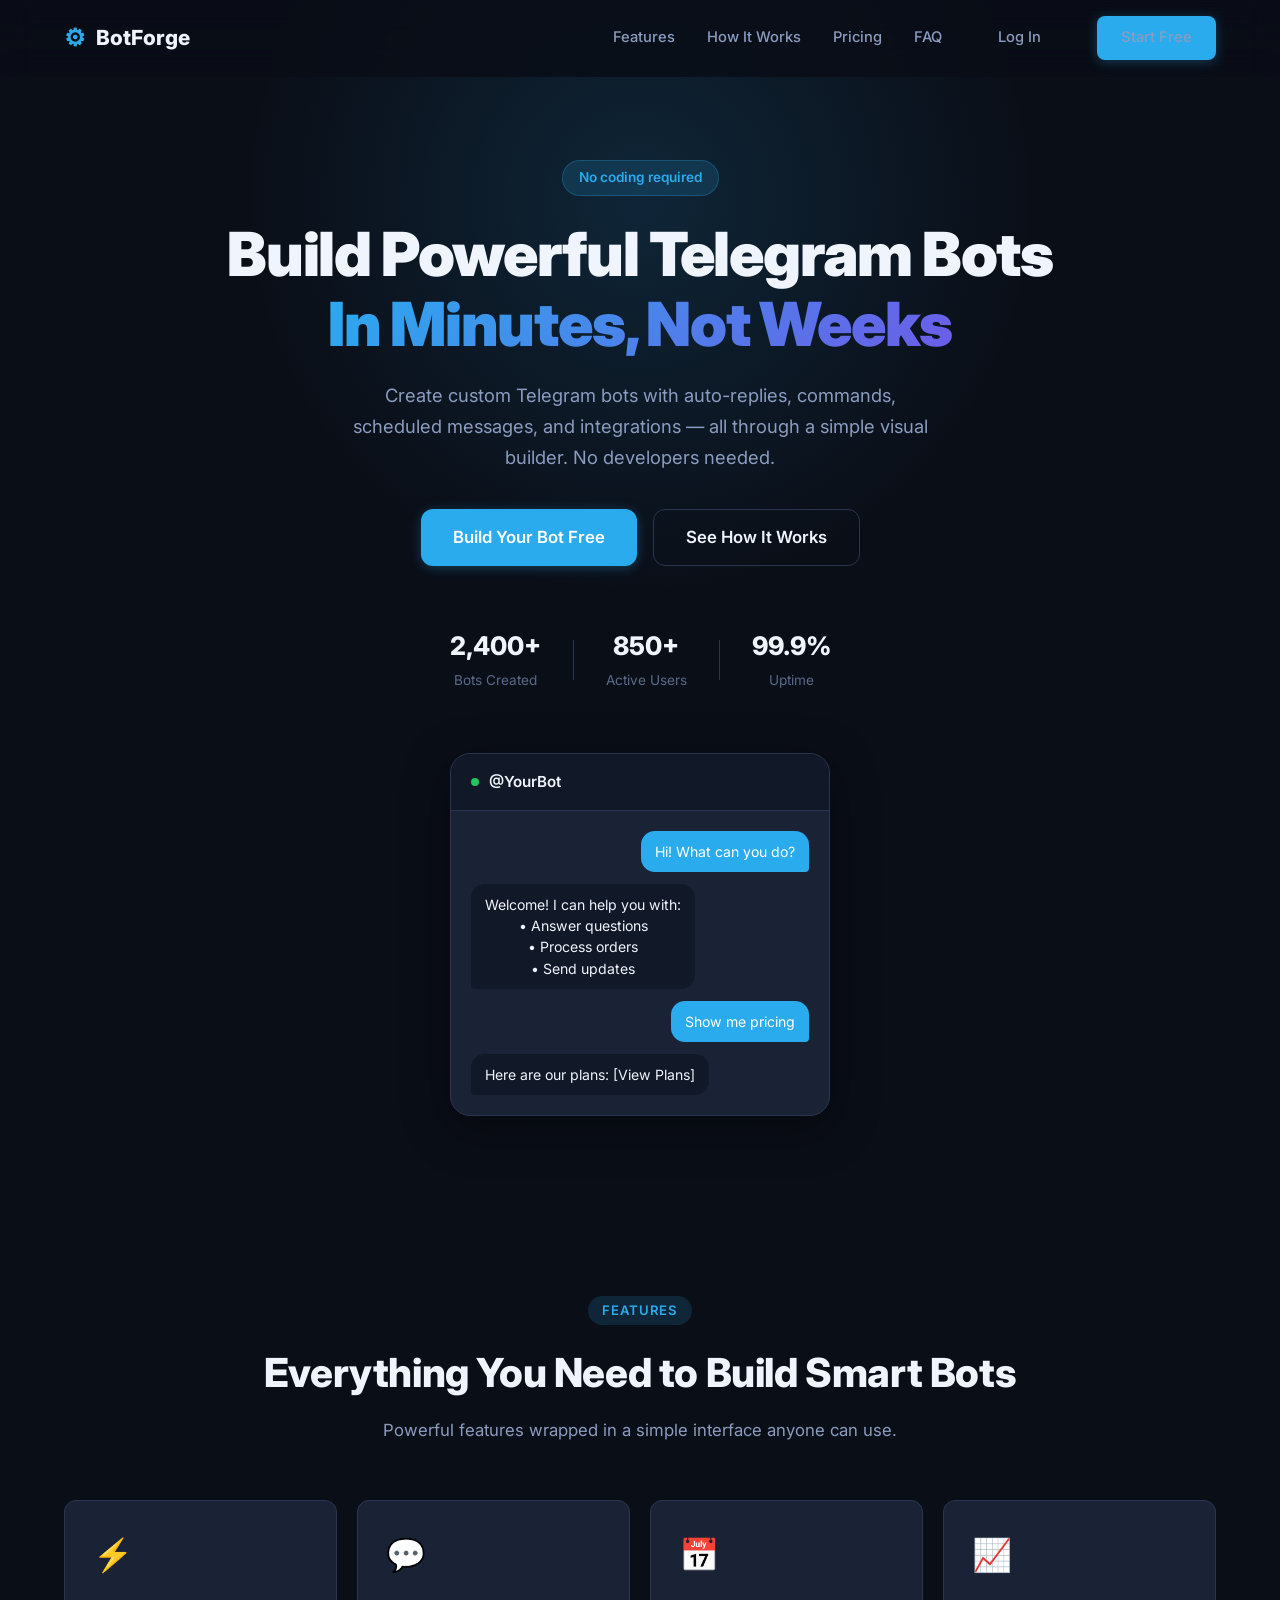
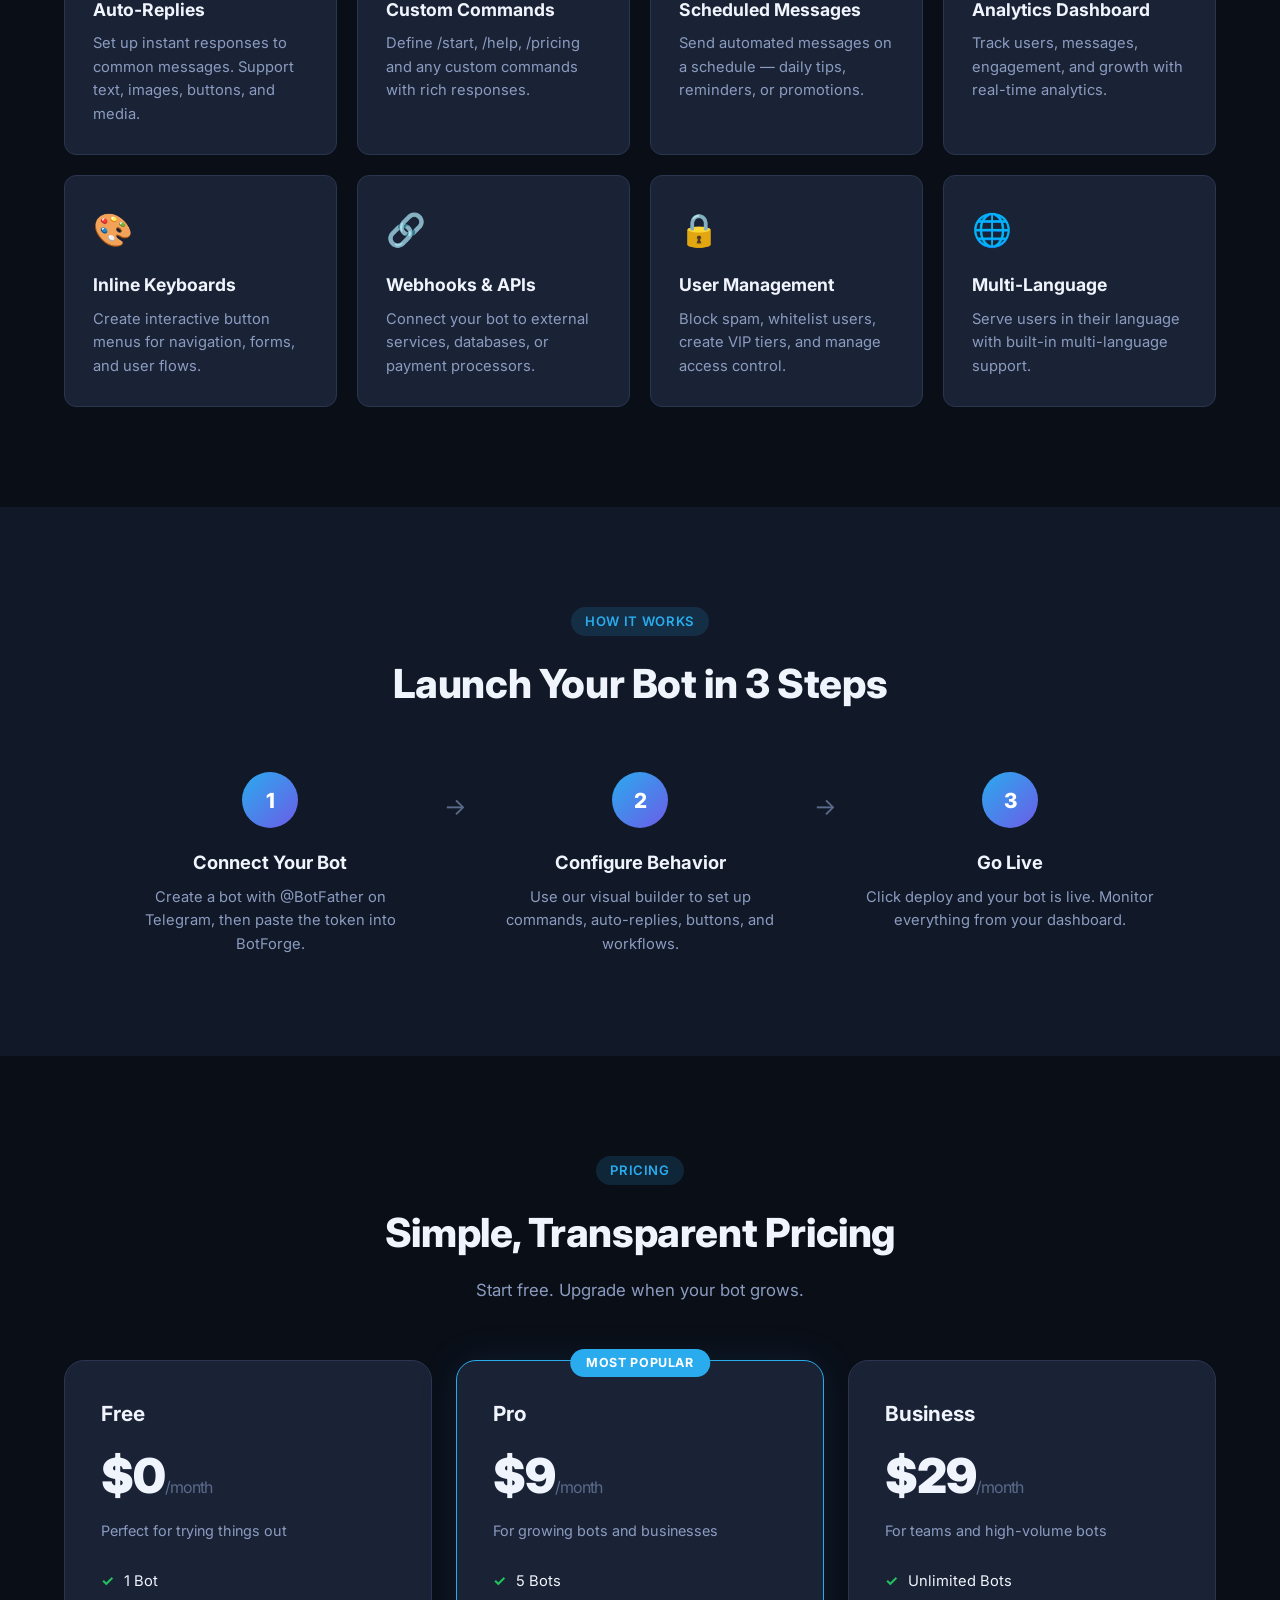
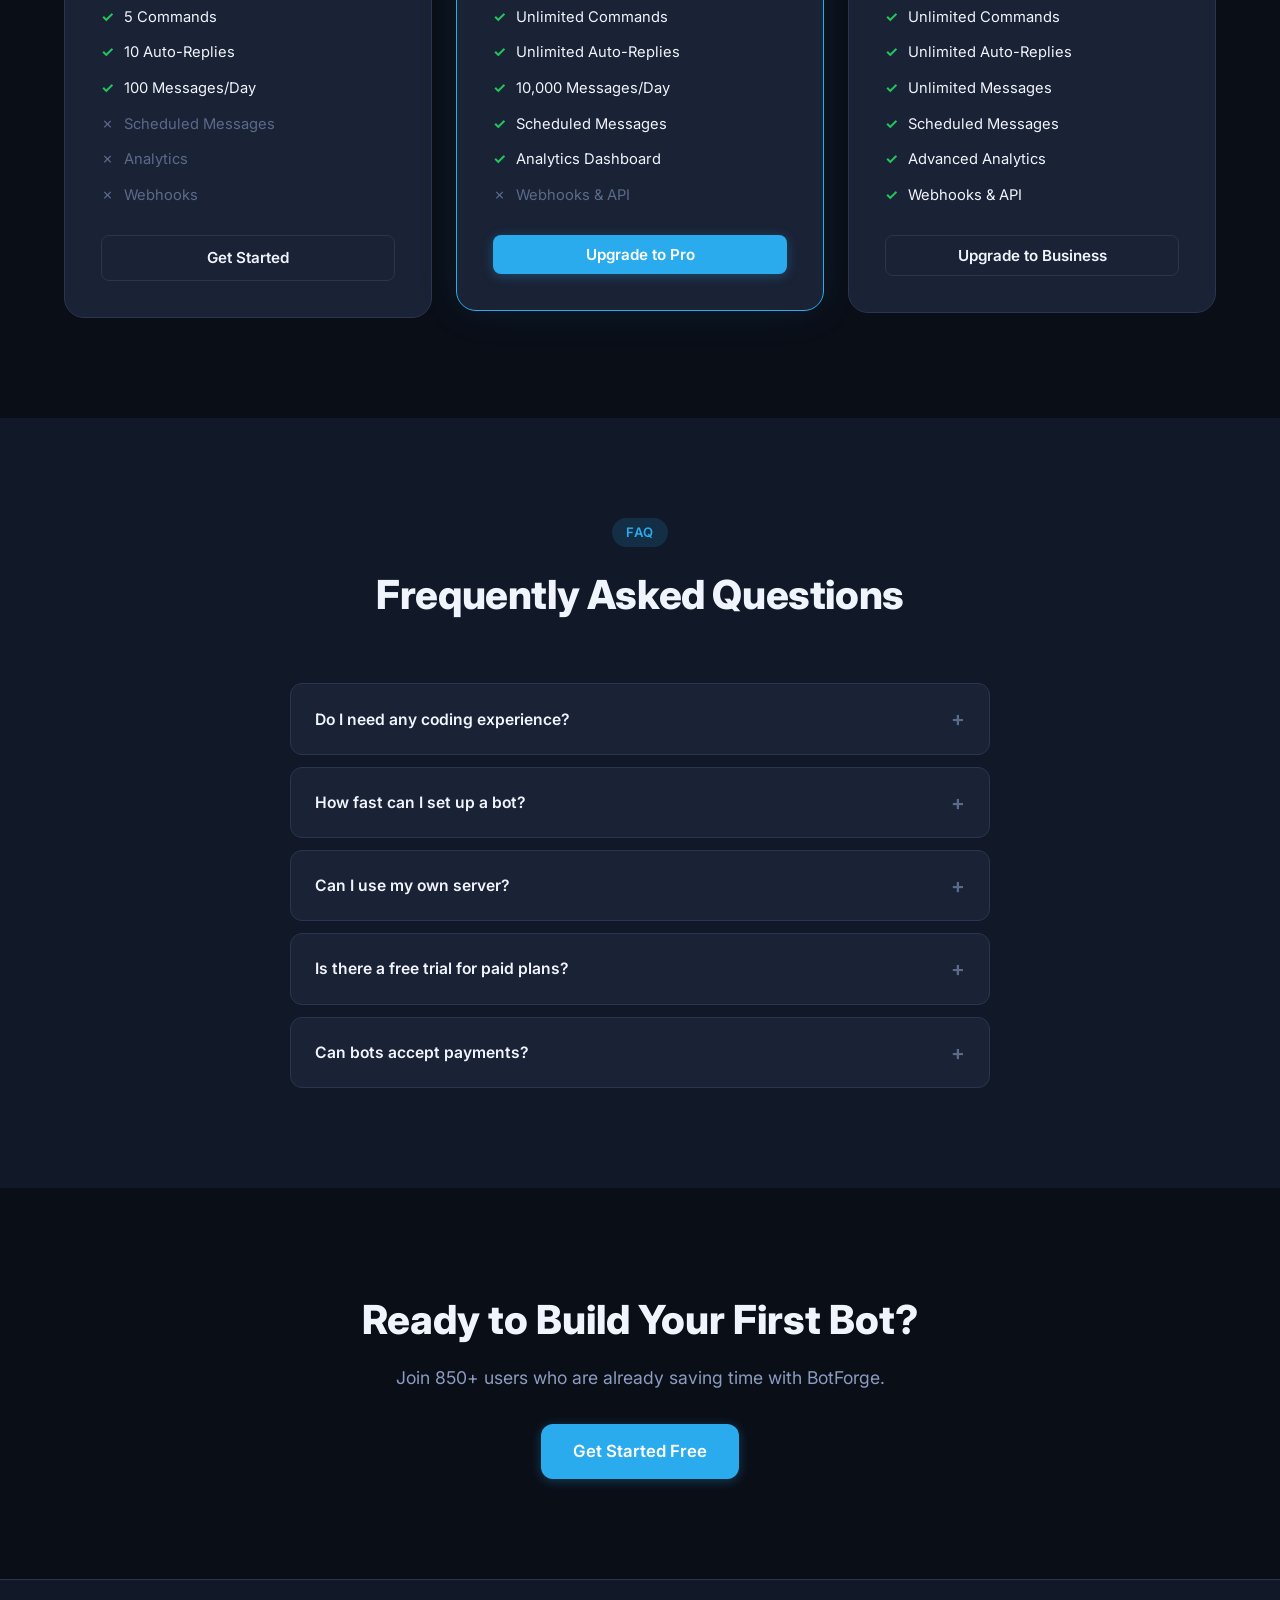
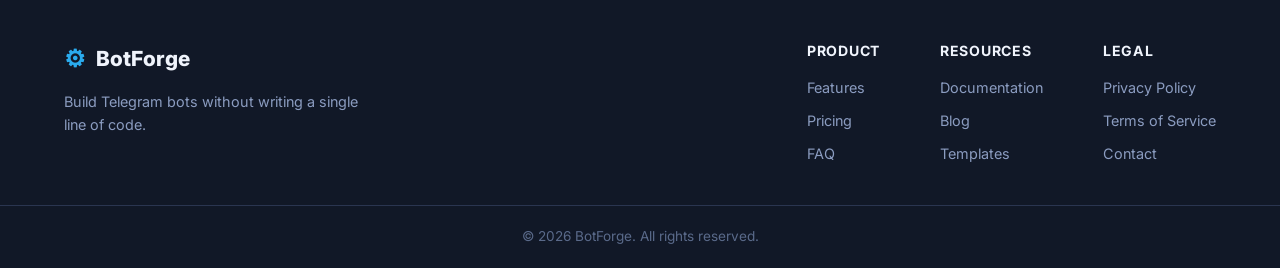
==== index.html @ 9d581b0f "Recovered backend from Vercel source." ====
<!DOCTYPE html>
<html lang="en">
<head>
    <meta charset="UTF-8">
    <meta name="viewport" content="width=device-width, initial-scale=1.0">
    <title>BotForge - Build Telegram Bots Without Code</title>
    <link rel="stylesheet" href="css/style.css">
    <link rel="preconnect" href="https://fonts.googleapis.com">
    <link href="https://fonts.googleapis.com/css2?family=Inter:wght@300;400;500;600;700;800;900&display=swap" rel="stylesheet">
</head>
<body>
    <!-- Navigation -->
    <nav class="navbar" id="navbar">
        <div class="container nav-content">
            <a href="index.html" class="logo">
                <span class="logo-icon">&#9881;</span>
                <span class="logo-text">BotForge</span>
            </a>
            <div class="nav-links" id="navLinks">
                <a href="#features">Features</a>
                <a href="#how-it-works">How It Works</a>
                <a href="#pricing">Pricing</a>
                <a href="#faq">FAQ</a>
                <a href="pages/login.html" class="btn btn-ghost">Log In</a>
                <a href="pages/signup.html" class="btn btn-primary">Start Free</a>
            </div>
            <button class="hamburger" id="hamburger" aria-label="Menu">
                <span></span><span></span><span></span>
            </button>
        </div>
    </nav>

    <!-- Hero Section -->
    <section class="hero">
        <div class="container hero-content">
            <div class="hero-badge">No coding required</div>
            <h1 class="hero-title">
                Build Powerful Telegram Bots<br>
                <span class="gradient-text">In Minutes, Not Weeks</span>
            </h1>
            <p class="hero-subtitle">
                Create custom Telegram bots with auto-replies, commands, scheduled messages, 
                and integrations — all through a simple visual builder. No developers needed.
            </p>
            <div class="hero-cta">
                <a href="pages/signup.html" class="btn btn-primary btn-lg">Build Your Bot Free</a>
                <a href="#how-it-works" class="btn btn-outline btn-lg">See How It Works</a>
            </div>
            <div class="hero-stats">
                <div class="stat">
                    <span class="stat-number">2,400+</span>
                    <span class="stat-label">Bots Created</span>
                </div>
                <div class="stat-divider"></div>
                <div class="stat">
                    <span class="stat-number">850+</span>
                    <span class="stat-label">Active Users</span>
                </div>
                <div class="stat-divider"></div>
                <div class="stat">
                    <span class="stat-number">99.9%</span>
                    <span class="stat-label">Uptime</span>
                </div>
            </div>
        </div>
        <div class="hero-visual">
            <div class="bot-preview-card">
                <div class="preview-header">
                    <div class="preview-dot"></div>
                    <span>@YourBot</span>
                </div>
                <div class="preview-chat">
                    <div class="chat-msg user">Hi! What can you do?</div>
                    <div class="chat-msg bot">Welcome! I can help you with:<br>&#8226; Answer questions<br>&#8226; Process orders<br>&#8226; Send updates</div>
                    <div class="chat-msg user">Show me pricing</div>
                    <div class="chat-msg bot">Here are our plans: [View Plans]</div>
                </div>
            </div>
        </div>
    </section>

    <!-- Features Section -->
    <section class="features" id="features">
        <div class="container">
            <div class="section-header">
                <span class="section-tag">Features</span>
                <h2>Everything You Need to Build Smart Bots</h2>
                <p>Powerful features wrapped in a simple interface anyone can use.</p>
            </div>
            <div class="features-grid">
                <div class="feature-card">
                    <div class="feature-icon">&#9889;</div>
                    <h3>Auto-Replies</h3>
                    <p>Set up instant responses to common messages. Support text, images, buttons, and media.</p>
                </div>
                <div class="feature-card">
                    <div class="feature-icon">&#128172;</div>
                    <h3>Custom Commands</h3>
                    <p>Define /start, /help, /pricing and any custom commands with rich responses.</p>
                </div>
                <div class="feature-card">
                    <div class="feature-icon">&#128197;</div>
                    <h3>Scheduled Messages</h3>
                    <p>Send automated messages on a schedule — daily tips, reminders, or promotions.</p>
                </div>
                <div class="feature-card">
                    <div class="feature-icon">&#128200;</div>
                    <h3>Analytics Dashboard</h3>
                    <p>Track users, messages, engagement, and growth with real-time analytics.</p>
                </div>
                <div class="feature-card">
                    <div class="feature-icon">&#127912;</div>
                    <h3>Inline Keyboards</h3>
                    <p>Create interactive button menus for navigation, forms, and user flows.</p>
                </div>
                <div class="feature-card">
                    <div class="feature-icon">&#128279;</div>
                    <h3>Webhooks & APIs</h3>
                    <p>Connect your bot to external services, databases, or payment processors.</p>
                </div>
                <div class="feature-card">
                    <div class="feature-icon">&#128274;</div>
                    <h3>User Management</h3>
                    <p>Block spam, whitelist users, create VIP tiers, and manage access control.</p>
                </div>
                <div class="feature-card">
                    <div class="feature-icon">&#127760;</div>
                    <h3>Multi-Language</h3>
                    <p>Serve users in their language with built-in multi-language support.</p>
                </div>
            </div>
        </div>
    </section>

    <!-- How It Works -->
    <section class="how-it-works" id="how-it-works">
        <div class="container">
            <div class="section-header">
                <span class="section-tag">How It Works</span>
                <h2>Launch Your Bot in 3 Steps</h2>
            </div>
            <div class="steps">
                <div class="step">
                    <div class="step-number">1</div>
                    <h3>Connect Your Bot</h3>
                    <p>Create a bot with @BotFather on Telegram, then paste the token into BotForge.</p>
                </div>
                <div class="step-arrow">&#8594;</div>
                <div class="step">
                    <div class="step-number">2</div>
                    <h3>Configure Behavior</h3>
                    <p>Use our visual builder to set up commands, auto-replies, buttons, and workflows.</p>
                </div>
                <div class="step-arrow">&#8594;</div>
                <div class="step">
                    <div class="step-number">3</div>
                    <h3>Go Live</h3>
                    <p>Click deploy and your bot is live. Monitor everything from your dashboard.</p>
                </div>
            </div>
        </div>
    </section>

    <!-- Pricing Section -->
    <section class="pricing" id="pricing">
        <div class="container">
            <div class="section-header">
                <span class="section-tag">Pricing</span>
                <h2>Simple, Transparent Pricing</h2>
                <p>Start free. Upgrade when your bot grows.</p>
            </div>
            <div class="pricing-grid">
                <div class="pricing-card">
                    <div class="pricing-header">
                        <h3>Free</h3>
                        <div class="price">$0<span>/month</span></div>
                        <p>Perfect for trying things out</p>
                    </div>
                    <ul class="pricing-features">
                        <li class="included">1 Bot</li>
                        <li class="included">5 Commands</li>
                        <li class="included">10 Auto-Replies</li>
                        <li class="included">100 Messages/Day</li>
                        <li class="excluded">Scheduled Messages</li>
                        <li class="excluded">Analytics</li>
                        <li class="excluded">Webhooks</li>
                    </ul>
                    <a href="pages/signup.html" class="btn btn-outline btn-block" id="free-btn">Get Started</a>
                </div>
                <div class="pricing-card featured">
                    <div class="pricing-badge">Most Popular</div>
                    <div class="pricing-header">
                        <h3>Pro</h3>
                        <div class="price">$9<span>/month</span></div>
                        <p>For growing bots and businesses</p>
                    </div>
                    <ul class="pricing-features">
                        <li class="included">5 Bots</li>
                        <li class="included">Unlimited Commands</li>
                        <li class="included">Unlimited Auto-Replies</li>
                        <li class="included">10,000 Messages/Day</li>
                        <li class="included">Scheduled Messages</li>
                        <li class="included">Analytics Dashboard</li>
                        <li class="excluded">Webhooks & API</li>
                    </ul>
                    <button class="btn btn-primary btn-block" id="pro-btn" onclick="handleUpgrade('pro')">Upgrade to Pro</button>
                </div>
                <div class="pricing-card">
                    <div class="pricing-header">
                        <h3>Business</h3>
                        <div class="price">$29<span>/month</span></div>
                        <p>For teams and high-volume bots</p>
                    </div>
                    <ul class="pricing-features">
                        <li class="included">Unlimited Bots</li>
                        <li class="included">Unlimited Commands</li>
                        <li class="included">Unlimited Auto-Replies</li>
                        <li class="included">Unlimited Messages</li>
                        <li class="included">Scheduled Messages</li>
                        <li class="included">Advanced Analytics</li>
                        <li class="included">Webhooks & API</li>
                    </ul>
                    <button class="btn btn-outline btn-block" id="business-btn" onclick="handleUpgrade('business')">Upgrade to Business</button>
                </div>
            </div>
        </div>
    </section>

    <!-- FAQ Section -->
    <section class="faq" id="faq">
        <div class="container">
            <div class="section-header">
                <span class="section-tag">FAQ</span>
                <h2>Frequently Asked Questions</h2>
            </div>
            <div class="faq-list">
                <details class="faq-item">
                    <summary>Do I need any coding experience?</summary>
                    <p>Not at all! BotForge is designed for non-technical users. Everything is configured through a visual interface with simple forms and drag-and-drop.</p>
                </details>
                <details class="faq-item">
                    <summary>How fast can I set up a bot?</summary>
                    <p>Most users have their first bot running in under 5 minutes. Just connect your BotFather token, configure a few responses, and deploy.</p>
                </details>
                <details class="faq-item">
                    <summary>Can I use my own server?</summary>
                    <p>Pro and Business plans include the option to export your bot configuration as Python code that you can self-host if you prefer.</p>
                </details>
                <details class="faq-item">
                    <summary>Is there a free trial for paid plans?</summary>
                    <p>Yes! Both Pro and Business plans include a 14-day free trial. No credit card required to start.</p>
                </details>
                <details class="faq-item">
                    <summary>Can bots accept payments?</summary>
                    <p>Yes. Business plan bots can integrate with Telegram Payments, Stripe, and other processors to accept payments directly in chat.</p>
                </details>
            </div>
        </div>
    </section>

    <!-- CTA Section -->
    <section class="cta-section">
        <div class="container cta-content">
            <h2>Ready to Build Your First Bot?</h2>
            <p>Join 850+ users who are already saving time with BotForge.</p>
            <a href="pages/signup.html" class="btn btn-primary btn-lg">Get Started Free</a>
        </div>
    </section>

    <!-- Footer -->
    <footer class="footer">
        <div class="container footer-content">
            <div class="footer-brand">
                <a href="index.html" class="logo">
                    <span class="logo-icon">&#9881;</span>
                    <span class="logo-text">BotForge</span>
                </a>
                <p>Build Telegram bots without writing a single line of code.</p>
            </div>
            <div class="footer-links">
                <div class="footer-col">
                    <h4>Product</h4>
                    <a href="#features">Features</a>
                    <a href="#pricing">Pricing</a>
                    <a href="#faq">FAQ</a>
                </div>
                <div class="footer-col">
                    <h4>Resources</h4>
                    <a href="#">Documentation</a>
                    <a href="#">Blog</a>
                    <a href="#">Templates</a>
                </div>
                <div class="footer-col">
                    <h4>Legal</h4>
                    <a href="#">Privacy Policy</a>
                    <a href="#">Terms of Service</a>
                    <a href="#">Contact</a>
                </div>
            </div>
        </div>
        <div class="footer-bottom">
            <div class="container">
                <p>&copy; 2026 BotForge. All rights reserved.</p>
            </div>
        </div>
    </footer>

    <script src="js/api.js"></script>
    <script src="js/app.js"></script>
    <script>
        async function handleUpgrade(plan) {
            // If not logged in, redirect to signup first
            if (!api._token()) {
                window.location.href = 'pages/signup.html?plan=' + plan;
                return;
            }
            try {
                const btn = document.getElementById(plan + '-btn');
                btn.textContent = 'Redirecting to checkout...';
                btn.disabled = true;
                await api.upgradeTo(plan);
            } catch (err) {
                alert(err.message || 'Failed to start checkout. Make sure Stripe is configured.');
                const btn = document.getElementById(plan + '-btn');
                btn.textContent = plan === 'pro' ? 'Upgrade to Pro' : 'Upgrade to Business';
                btn.disabled = false;
            }
        }
    </script>
</body>
</html>
---- css/style.css ----
/* ===== Reset & Base ===== */
*, *::before, *::after { box-sizing: border-box; margin: 0; padding: 0; }

:root {
    --bg-primary: #0a0e17;
    --bg-secondary: #111827;
    --bg-card: #1a2235;
    --bg-card-hover: #1f2a40;
    --border: #2a3550;
    --text-primary: #f0f4fc;
    --text-secondary: #8b9cc0;
    --text-muted: #5a6a8a;
    --accent: #2aabee;
    --accent-hover: #229ed9;
    --accent-glow: rgba(42, 171, 238, 0.15);
    --accent-gradient: linear-gradient(135deg, #2aabee, #6c5ce7);
    --success: #22c55e;
    --danger: #ef4444;
    --warning: #f59e0b;
    --radius: 12px;
    --radius-sm: 8px;
    --radius-lg: 20px;
    --shadow: 0 4px 24px rgba(0, 0, 0, 0.3);
    --shadow-lg: 0 12px 48px rgba(0, 0, 0, 0.4);
    --transition: 0.25s ease;
    --font: 'Inter', -apple-system, BlinkMacSystemFont, sans-serif;
}

html { scroll-behavior: smooth; }

body {
    font-family: var(--font);
    background: var(--bg-primary);
    color: var(--text-primary);
    line-height: 1.6;
    overflow-x: hidden;
}

a { color: var(--accent); text-decoration: none; transition: color var(--transition); }
a:hover { color: var(--accent-hover); }

.container { max-width: 1200px; margin: 0 auto; padding: 0 24px; }

/* ===== Buttons ===== */
.btn {
    display: inline-flex;
    align-items: center;
    justify-content: center;
    gap: 8px;
    padding: 10px 24px;
    border: none;
    border-radius: var(--radius-sm);
    font-family: var(--font);
    font-size: 0.95rem;
    font-weight: 600;
    cursor: pointer;
    transition: all var(--transition);
    text-decoration: none;
    white-space: nowrap;
}
.btn-primary {
    background: var(--accent);
    color: #fff;
    box-shadow: 0 2px 12px rgba(42, 171, 238, 0.3);
}
.btn-primary:hover {
    background: var(--accent-hover);
    color: #fff;
    transform: translateY(-1px);
    box-shadow: 0 4px 20px rgba(42, 171, 238, 0.4);
}
.btn-outline {
    background: transparent;
    color: var(--text-primary);
    border: 1.5px solid var(--border);
}
.btn-outline:hover {
    border-color: var(--accent);
    color: var(--accent);
    background: var(--accent-glow);
}
.btn-ghost {
    background: transparent;
    color: var(--text-secondary);
}
.btn-ghost:hover { color: var(--text-primary); }
.btn-lg { padding: 14px 32px; font-size: 1.05rem; border-radius: var(--radius); }
.btn-block { width: 100%; }
.btn-danger { background: var(--danger); color: #fff; }
.btn-danger:hover { background: #dc2626; color: #fff; }
.btn-sm { padding: 6px 14px; font-size: 0.85rem; }

/* ===== Navbar ===== */
.navbar {
    position: fixed;
    top: 0;
    left: 0;
    right: 0;
    z-index: 1000;
    padding: 16px 0;
    background: rgba(10, 14, 23, 0.85);
    backdrop-filter: blur(16px);
    border-bottom: 1px solid transparent;
    transition: all var(--transition);
}
.navbar.scrolled { border-bottom-color: var(--border); }
.nav-content {
    display: flex;
    align-items: center;
    justify-content: space-between;
}
.logo {
    display: flex;
    align-items: center;
    gap: 10px;
    font-weight: 800;
    font-size: 1.3rem;
    color: var(--text-primary);
}
.logo:hover { color: var(--text-primary); }
.logo-icon {
    font-size: 1.5rem;
    color: var(--accent);
}
.nav-links {
    display: flex;
    align-items: center;
    gap: 32px;
}
.nav-links a {
    color: var(--text-secondary);
    font-size: 0.92rem;
    font-weight: 500;
    transition: color var(--transition);
}
.nav-links a:hover { color: var(--text-primary); }
.hamburger {
    display: none;
    flex-direction: column;
    gap: 5px;
    background: none;
    border: none;
    cursor: pointer;
    padding: 4px;
}
.hamburger span {
    width: 24px;
    height: 2px;
    background: var(--text-primary);
    border-radius: 2px;
    transition: all var(--transition);
}

/* ===== Hero ===== */
.hero {
    padding: 160px 0 80px;
    text-align: center;
    position: relative;
    overflow: hidden;
}
.hero::before {
    content: '';
    position: absolute;
    top: -200px;
    left: 50%;
    transform: translateX(-50%);
    width: 800px;
    height: 800px;
    background: radial-gradient(circle, var(--accent-glow) 0%, transparent 70%);
    pointer-events: none;
}
.hero-content { position: relative; z-index: 1; }
.hero-badge {
    display: inline-block;
    padding: 6px 16px;
    border-radius: 100px;
    background: var(--accent-glow);
    border: 1px solid rgba(42, 171, 238, 0.25);
    color: var(--accent);
    font-size: 0.85rem;
    font-weight: 600;
    margin-bottom: 24px;
}
.hero-title {
    font-size: clamp(2.2rem, 5vw, 3.8rem);
    font-weight: 900;
    line-height: 1.15;
    margin-bottom: 20px;
    letter-spacing: -0.02em;
}
.gradient-text {
    background: var(--accent-gradient);
    -webkit-background-clip: text;
    -webkit-text-fill-color: transparent;
    background-clip: text;
}
.hero-subtitle {
    font-size: 1.15rem;
    color: var(--text-secondary);
    max-width: 600px;
    margin: 0 auto 36px;
    line-height: 1.7;
}
.hero-cta {
    display: flex;
    gap: 16px;
    justify-content: center;
    flex-wrap: wrap;
    margin-bottom: 60px;
}
.hero-stats {
    display: flex;
    align-items: center;
    justify-content: center;
    gap: 32px;
    flex-wrap: wrap;
}
.stat { text-align: center; }
.stat-number {
    display: block;
    font-size: 1.6rem;
    font-weight: 800;
    color: var(--text-primary);
}
.stat-label {
    font-size: 0.85rem;
    color: var(--text-muted);
}
.stat-divider {
    width: 1px;
    height: 40px;
    background: var(--border);
}

/* Hero Visual */
.hero-visual {
    margin-top: 60px;
    display: flex;
    justify-content: center;
    position: relative;
    z-index: 1;
}
.bot-preview-card {
    background: var(--bg-card);
    border: 1px solid var(--border);
    border-radius: var(--radius-lg);
    padding: 0;
    width: 380px;
    overflow: hidden;
    box-shadow: var(--shadow-lg);
}
.preview-header {
    display: flex;
    align-items: center;
    gap: 10px;
    padding: 16px 20px;
    background: var(--bg-secondary);
    border-bottom: 1px solid var(--border);
    font-weight: 600;
    font-size: 0.95rem;
}
.preview-dot {
    width: 8px;
    height: 8px;
    border-radius: 50%;
    background: var(--success);
}
.preview-chat { padding: 20px; display: flex; flex-direction: column; gap: 12px; }
.chat-msg {
    padding: 10px 14px;
    border-radius: 14px;
    font-size: 0.88rem;
    line-height: 1.5;
    max-width: 85%;
}
.chat-msg.user {
    background: var(--accent);
    color: #fff;
    align-self: flex-end;
    border-bottom-right-radius: 4px;
}
.chat-msg.bot {
    background: var(--bg-secondary);
    color: var(--text-primary);
    align-self: flex-start;
    border-bottom-left-radius: 4px;
}

/* ===== Section Common ===== */
.section-header {
    text-align: center;
    margin-bottom: 56px;
}
.section-tag {
    display: inline-block;
    padding: 4px 14px;
    border-radius: 100px;
    background: var(--accent-glow);
    color: var(--accent);
    font-size: 0.82rem;
    font-weight: 600;
    margin-bottom: 16px;
    text-transform: uppercase;
    letter-spacing: 0.05em;
}
.section-header h2 {
    font-size: clamp(1.8rem, 3.5vw, 2.5rem);
    font-weight: 800;
    margin-bottom: 12px;
    letter-spacing: -0.01em;
}
.section-header p {
    color: var(--text-secondary);
    font-size: 1.05rem;
    max-width: 560px;
    margin: 0 auto;
}

/* ===== Features ===== */
.features {
    padding: 100px 0;
}
.features-grid {
    display: grid;
    grid-template-columns: repeat(auto-fit, minmax(260px, 1fr));
    gap: 20px;
}
.feature-card {
    background: var(--bg-card);
    border: 1px solid var(--border);
    border-radius: var(--radius);
    padding: 28px;
    transition: all var(--transition);
}
.feature-card:hover {
    background: var(--bg-card-hover);
    border-color: rgba(42, 171, 238, 0.3);
    transform: translateY(-4px);
    box-shadow: 0 8px 32px rgba(42, 171, 238, 0.08);
}
.feature-icon {
    font-size: 2rem;
    margin-bottom: 16px;
}
.feature-card h3 {
    font-size: 1.1rem;
    font-weight: 700;
    margin-bottom: 8px;
}
.feature-card p {
    color: var(--text-secondary);
    font-size: 0.92rem;
    line-height: 1.6;
}

/* ===== How It Works ===== */
.how-it-works {
    padding: 100px 0;
    background: var(--bg-secondary);
}
.steps {
    display: flex;
    align-items: flex-start;
    justify-content: center;
    gap: 24px;
    flex-wrap: wrap;
}
.step {
    text-align: center;
    flex: 1;
    min-width: 220px;
    max-width: 300px;
}
.step-number {
    width: 56px;
    height: 56px;
    border-radius: 50%;
    background: var(--accent-gradient);
    color: #fff;
    font-size: 1.3rem;
    font-weight: 800;
    display: flex;
    align-items: center;
    justify-content: center;
    margin: 0 auto 20px;
}
.step h3 {
    font-size: 1.15rem;
    font-weight: 700;
    margin-bottom: 8px;
}
.step p {
    color: var(--text-secondary);
    font-size: 0.92rem;
    line-height: 1.6;
}
.step-arrow {
    font-size: 1.5rem;
    color: var(--text-muted);
    padding-top: 16px;
}

/* ===== Pricing ===== */
.pricing { padding: 100px 0; }
.pricing-grid {
    display: grid;
    grid-template-columns: repeat(auto-fit, minmax(300px, 1fr));
    gap: 24px;
    align-items: start;
}
.pricing-card {
    background: var(--bg-card);
    border: 1px solid var(--border);
    border-radius: var(--radius-lg);
    padding: 36px;
    position: relative;
    transition: all var(--transition);
}
.pricing-card:hover {
    transform: translateY(-4px);
    box-shadow: var(--shadow);
}
.pricing-card.featured {
    border-color: var(--accent);
    box-shadow: 0 0 40px rgba(42, 171, 238, 0.1);
}
.pricing-badge {
    position: absolute;
    top: -12px;
    left: 50%;
    transform: translateX(-50%);
    padding: 4px 16px;
    background: var(--accent);
    color: #fff;
    font-size: 0.78rem;
    font-weight: 700;
    border-radius: 100px;
    text-transform: uppercase;
    letter-spacing: 0.05em;
}
.pricing-header { margin-bottom: 28px; }
.pricing-header h3 { font-size: 1.3rem; font-weight: 700; margin-bottom: 8px; }
.price {
    font-size: 3rem;
    font-weight: 900;
    letter-spacing: -0.02em;
}
.price span { font-size: 1rem; font-weight: 400; color: var(--text-muted); }
.pricing-header p { color: var(--text-secondary); font-size: 0.9rem; margin-top: 4px; }
.pricing-features {
    list-style: none;
    margin-bottom: 28px;
    display: flex;
    flex-direction: column;
    gap: 12px;
}
.pricing-features li {
    font-size: 0.92rem;
    display: flex;
    align-items: center;
    gap: 10px;
}
.pricing-features li.included { color: var(--text-primary); }
.pricing-features li.included::before { content: '\2713'; color: var(--success); font-weight: 700; }
.pricing-features li.excluded { color: var(--text-muted); }
.pricing-features li.excluded::before { content: '\2717'; color: var(--text-muted); }

/* ===== FAQ ===== */
.faq {
    padding: 100px 0;
    background: var(--bg-secondary);
}
.faq-list {
    max-width: 700px;
    margin: 0 auto;
    display: flex;
    flex-direction: column;
    gap: 12px;
}
.faq-item {
    background: var(--bg-card);
    border: 1px solid var(--border);
    border-radius: var(--radius);
    overflow: hidden;
}
.faq-item summary {
    padding: 18px 24px;
    font-weight: 600;
    font-size: 0.98rem;
    cursor: pointer;
    list-style: none;
    display: flex;
    justify-content: space-between;
    align-items: center;
    transition: color var(--transition);
}
.faq-item summary:hover { color: var(--accent); }
.faq-item summary::after { content: '+'; font-size: 1.3rem; color: var(--text-muted); transition: transform var(--transition); }
.faq-item[open] summary::after { content: '\2212'; }
.faq-item p {
    padding: 0 24px 18px;
    color: var(--text-secondary);
    font-size: 0.92rem;
    line-height: 1.7;
}

/* ===== CTA Section ===== */
.cta-section {
    padding: 100px 0;
    text-align: center;
}
.cta-content h2 {
    font-size: clamp(1.8rem, 3.5vw, 2.5rem);
    font-weight: 800;
    margin-bottom: 12px;
}
.cta-content p {
    color: var(--text-secondary);
    font-size: 1.1rem;
    margin-bottom: 32px;
}

/* ===== Footer ===== */
.footer {
    padding: 60px 0 0;
    border-top: 1px solid var(--border);
    background: var(--bg-secondary);
}
.footer-content {
    display: flex;
    justify-content: space-between;
    gap: 60px;
    flex-wrap: wrap;
    padding-bottom: 40px;
}
.footer-brand { max-width: 300px; }
.footer-brand p { color: var(--text-secondary); font-size: 0.9rem; margin-top: 12px; }
.footer-links {
    display: flex;
    gap: 60px;
    flex-wrap: wrap;
}
.footer-col {
    display: flex;
    flex-direction: column;
    gap: 10px;
}
.footer-col h4 { font-size: 0.88rem; font-weight: 700; text-transform: uppercase; letter-spacing: 0.05em; margin-bottom: 4px; }
.footer-col a { color: var(--text-secondary); font-size: 0.9rem; }
.footer-col a:hover { color: var(--text-primary); }
.footer-bottom {
    border-top: 1px solid var(--border);
    padding: 20px 0;
}
.footer-bottom p { text-align: center; color: var(--text-muted); font-size: 0.85rem; }

/* ===== Auth Pages ===== */
.auth-page {
    min-height: 100vh;
    display: flex;
    align-items: center;
    justify-content: center;
    padding: 40px 24px;
}
.auth-card {
    background: var(--bg-card);
    border: 1px solid var(--border);
    border-radius: var(--radius-lg);
    padding: 48px 40px;
    width: 100%;
    max-width: 440px;
    box-shadow: var(--shadow-lg);
}
.auth-card h1 { font-size: 1.8rem; font-weight: 800; margin-bottom: 8px; }
.auth-card .subtitle { color: var(--text-secondary); margin-bottom: 32px; font-size: 0.95rem; }
.form-group { margin-bottom: 20px; }
.form-group label {
    display: block;
    font-size: 0.88rem;
    font-weight: 600;
    margin-bottom: 6px;
    color: var(--text-secondary);
}
.form-group input, .form-group select, .form-group textarea {
    width: 100%;
    padding: 12px 16px;
    border-radius: var(--radius-sm);
    border: 1px solid var(--border);
    background: var(--bg-secondary);
    color: var(--text-primary);
    font-family: var(--font);
    font-size: 0.95rem;
    transition: border-color var(--transition);
    outline: none;
}
.form-group input:focus, .form-group select:focus, .form-group textarea:focus {
    border-color: var(--accent);
    box-shadow: 0 0 0 3px var(--accent-glow);
}
.form-group textarea { resize: vertical; min-height: 80px; }
.auth-footer {
    text-align: center;
    margin-top: 24px;
    font-size: 0.9rem;
    color: var(--text-secondary);
}

/* ===== Dashboard ===== */
.dashboard { display: flex; min-height: 100vh; }
.sidebar {
    width: 260px;
    background: var(--bg-secondary);
    border-right: 1px solid var(--border);
    padding: 24px 0;
    position: fixed;
    top: 0;
    bottom: 0;
    left: 0;
    overflow-y: auto;
    z-index: 100;
}
.sidebar-logo {
    padding: 0 24px 24px;
    border-bottom: 1px solid var(--border);
    margin-bottom: 16px;
}
.sidebar-nav { display: flex; flex-direction: column; gap: 4px; padding: 0 12px; }
.sidebar-nav a {
    display: flex;
    align-items: center;
    gap: 12px;
    padding: 10px 16px;
    border-radius: var(--radius-sm);
    color: var(--text-secondary);
    font-size: 0.92rem;
    font-weight: 500;
    transition: all var(--transition);
}
.sidebar-nav a:hover { background: var(--bg-card); color: var(--text-primary); }
.sidebar-nav a.active { background: var(--accent-glow); color: var(--accent); }
.sidebar-nav .nav-icon { font-size: 1.1rem; width: 24px; text-align: center; }
.main-content {
    flex: 1;
    margin-left: 260px;
    padding: 32px;
}
.page-header {
    display: flex;
    justify-content: space-between;
    align-items: center;
    margin-bottom: 32px;
    flex-wrap: wrap;
    gap: 16px;
}
.page-header h1 { font-size: 1.6rem; font-weight: 800; }

/* Dashboard Cards */
.stats-grid {
    display: grid;
    grid-template-columns: repeat(auto-fit, minmax(200px, 1fr));
    gap: 16px;
    margin-bottom: 32px;
}
.stat-card {
    background: var(--bg-card);
    border: 1px solid var(--border);
    border-radius: var(--radius);
    padding: 24px;
}
.stat-card .label { font-size: 0.85rem; color: var(--text-muted); margin-bottom: 8px; font-weight: 500; }
.stat-card .value { font-size: 1.8rem; font-weight: 800; }
.stat-card .change { font-size: 0.82rem; margin-top: 4px; }
.stat-card .change.up { color: var(--success); }
.stat-card .change.down { color: var(--danger); }

/* Bot List */
.bot-list { display: flex; flex-direction: column; gap: 12px; }
.bot-item {
    background: var(--bg-card);
    border: 1px solid var(--border);
    border-radius: var(--radius);
    padding: 20px 24px;
    display: flex;
    align-items: center;
    justify-content: space-between;
    gap: 16px;
    transition: all var(--transition);
    flex-wrap: wrap;
}
.bot-item:hover { border-color: rgba(42, 171, 238, 0.3); }
.bot-info { display: flex; align-items: center; gap: 16px; }
.bot-avatar {
    width: 44px;
    height: 44px;
    border-radius: 50%;
    background: var(--accent-gradient);
    display: flex;
    align-items: center;
    justify-content: center;
    font-size: 1.2rem;
}
.bot-name { font-weight: 700; font-size: 1rem; }
.bot-handle { font-size: 0.85rem; color: var(--text-muted); }
.bot-status {
    display: flex;
    align-items: center;
    gap: 6px;
    font-size: 0.85rem;
}
.bot-status.active { color: var(--success); }
.bot-status.inactive { color: var(--text-muted); }
.bot-status-dot {
    width: 8px;
    height: 8px;
    border-radius: 50%;
}
.bot-status.active .bot-status-dot { background: var(--success); }
.bot-status.inactive .bot-status-dot { background: var(--text-muted); }
.bot-actions { display: flex; gap: 8px; }

/* ===== Bot Builder ===== */
.builder-layout {
    display: grid;
    grid-template-columns: 1fr 380px;
    gap: 24px;
    min-height: calc(100vh - 140px);
}
.builder-panel {
    background: var(--bg-card);
    border: 1px solid var(--border);
    border-radius: var(--radius);
    padding: 24px;
    overflow-y: auto;
}
.builder-panel h2 { font-size: 1.2rem; font-weight: 700; margin-bottom: 20px; }
.builder-section { margin-bottom: 28px; }
.builder-section h3 {
    font-size: 0.95rem;
    font-weight: 700;
    margin-bottom: 12px;
    color: var(--text-secondary);
    text-transform: uppercase;
    letter-spacing: 0.04em;
    font-size: 0.82rem;
}
.command-row, .reply-row {
    display: flex;
    gap: 10px;
    margin-bottom: 10px;
    align-items: flex-start;
}
.command-row input { flex: 1; }
.reply-row textarea { flex: 1; }

/* Chat Preview */
.chat-preview {
    background: var(--bg-primary);
    border-radius: var(--radius);
    border: 1px solid var(--border);
    padding: 20px;
    display: flex;
    flex-direction: column;
    gap: 10px;
    min-height: 300px;
    max-height: 500px;
    overflow-y: auto;
}
.chat-preview .msg {
    padding: 10px 14px;
    border-radius: 14px;
    font-size: 0.88rem;
    max-width: 85%;
    line-height: 1.5;
    animation: fadeIn 0.3s ease;
}
.chat-preview .msg.user {
    background: var(--accent);
    color: #fff;
    align-self: flex-end;
    border-bottom-right-radius: 4px;
}
.chat-preview .msg.bot {
    background: var(--bg-card);
    color: var(--text-primary);
    align-self: flex-start;
    border-bottom-left-radius: 4px;
}
.chat-input-bar {
    display: flex;
    gap: 10px;
    margin-top: 16px;
}
.chat-input-bar input {
    flex: 1;
    padding: 10px 16px;
    border-radius: 100px;
    border: 1px solid var(--border);
    background: var(--bg-secondary);
    color: var(--text-primary);
    font-family: var(--font);
    font-size: 0.9rem;
    outline: none;
}
.chat-input-bar input:focus { border-color: var(--accent); }

/* Tabs */
.tabs {
    display: flex;
    gap: 4px;
    margin-bottom: 24px;
    background: var(--bg-secondary);
    border-radius: var(--radius-sm);
    padding: 4px;
    width: fit-content;
}
.tab {
    padding: 8px 20px;
    border-radius: 6px;
    font-size: 0.88rem;
    font-weight: 600;
    color: var(--text-secondary);
    cursor: pointer;
    border: none;
    background: transparent;
    font-family: var(--font);
    transition: all var(--transition);
}
.tab:hover { color: var(--text-primary); }
.tab.active { background: var(--accent); color: #fff; }
.tab-content { display: none; }
.tab-content.active { display: block; }

/* Animations */
@keyframes fadeIn {
    from { opacity: 0; transform: translateY(6px); }
    to { opacity: 1; transform: translateY(0); }
}

/* ===== Responsive ===== */
@media (max-width: 768px) {
    .nav-links { display: none; }
    .nav-links.open {
        display: flex;
        flex-direction: column;
        position: absolute;
        top: 100%;
        left: 0;
        right: 0;
        background: var(--bg-secondary);
        border-bottom: 1px solid var(--border);
        padding: 20px 24px;
        gap: 16px;
    }
    .hamburger { display: flex; }
    .hero { padding: 130px 0 60px; }
    .step-arrow { display: none; }
    .builder-layout { grid-template-columns: 1fr; }
    .sidebar {
        width: 100%;
        height: auto;
        position: relative;
        border-right: none;
        border-bottom: 1px solid var(--border);
    }
    .main-content { margin-left: 0; }
    .dashboard { flex-direction: column; }
    .footer-content { flex-direction: column; gap: 32px; }
    .footer-links { gap: 32px; }
}
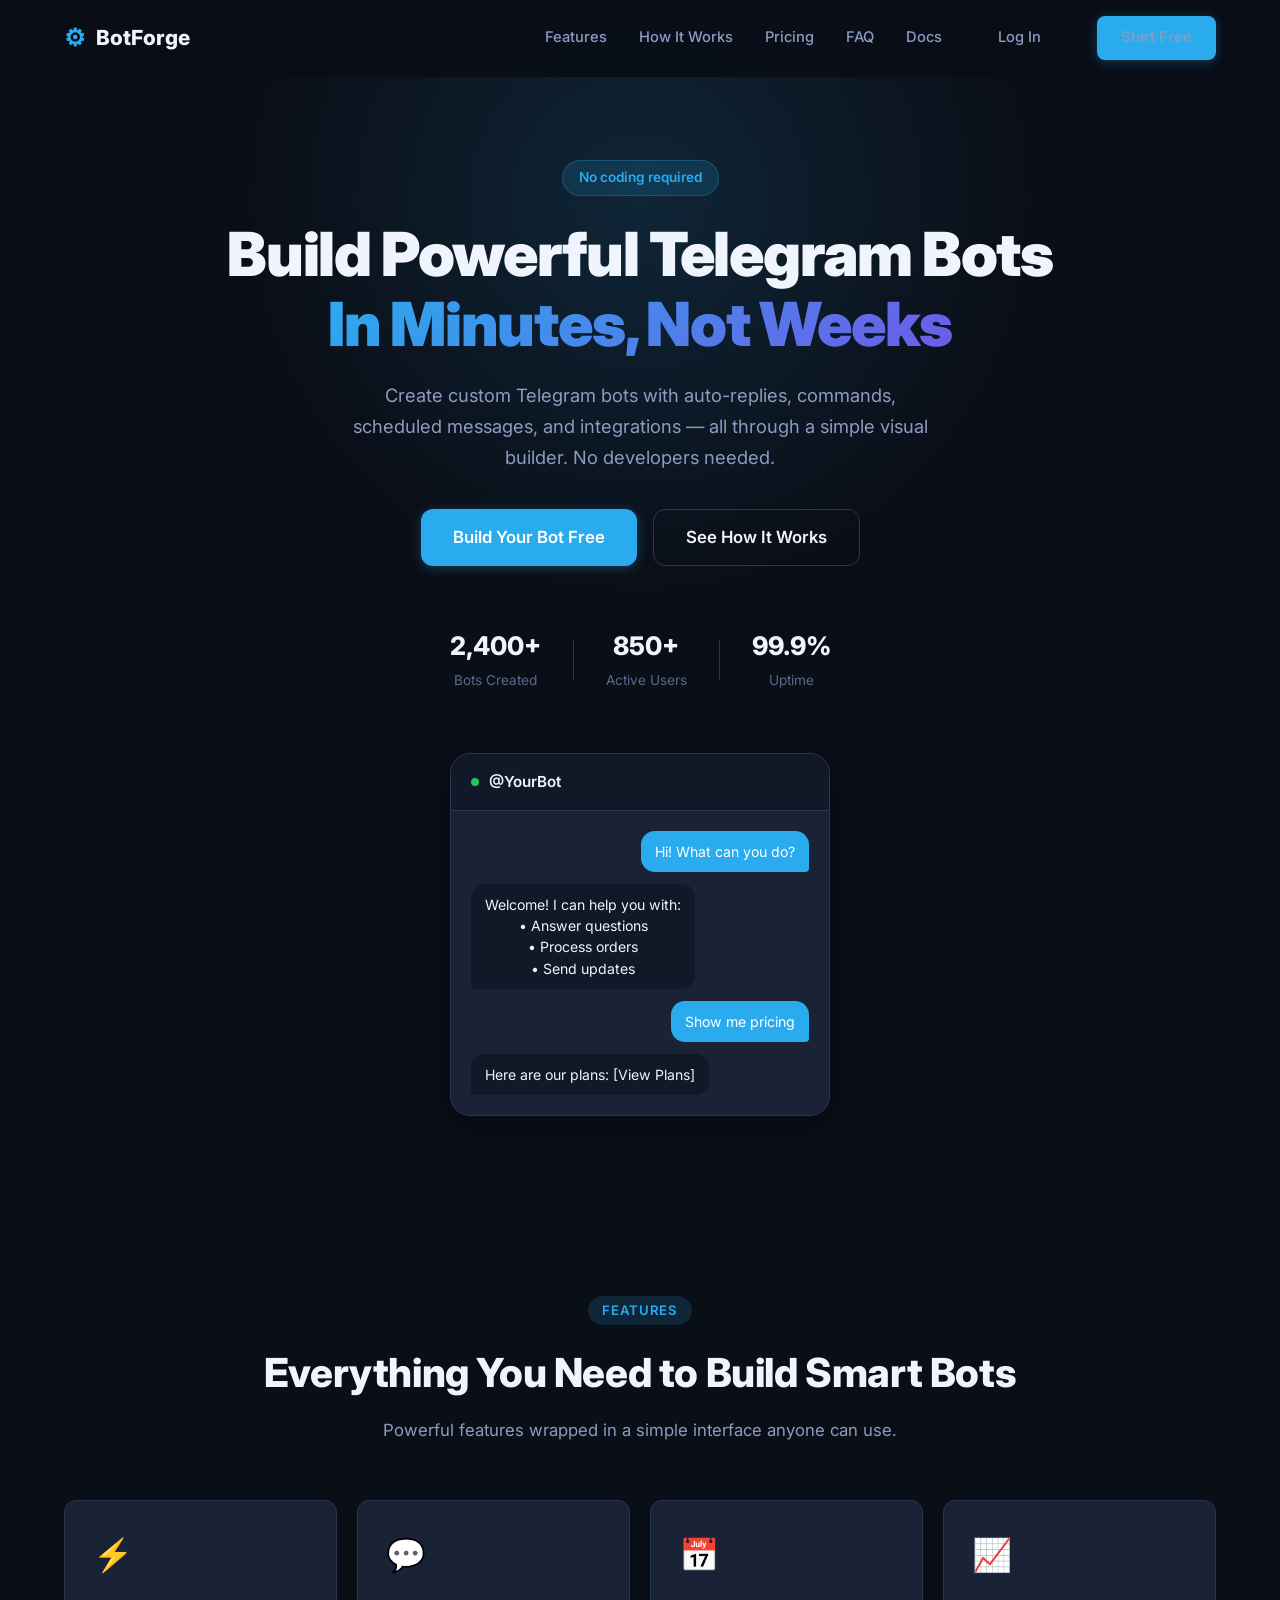
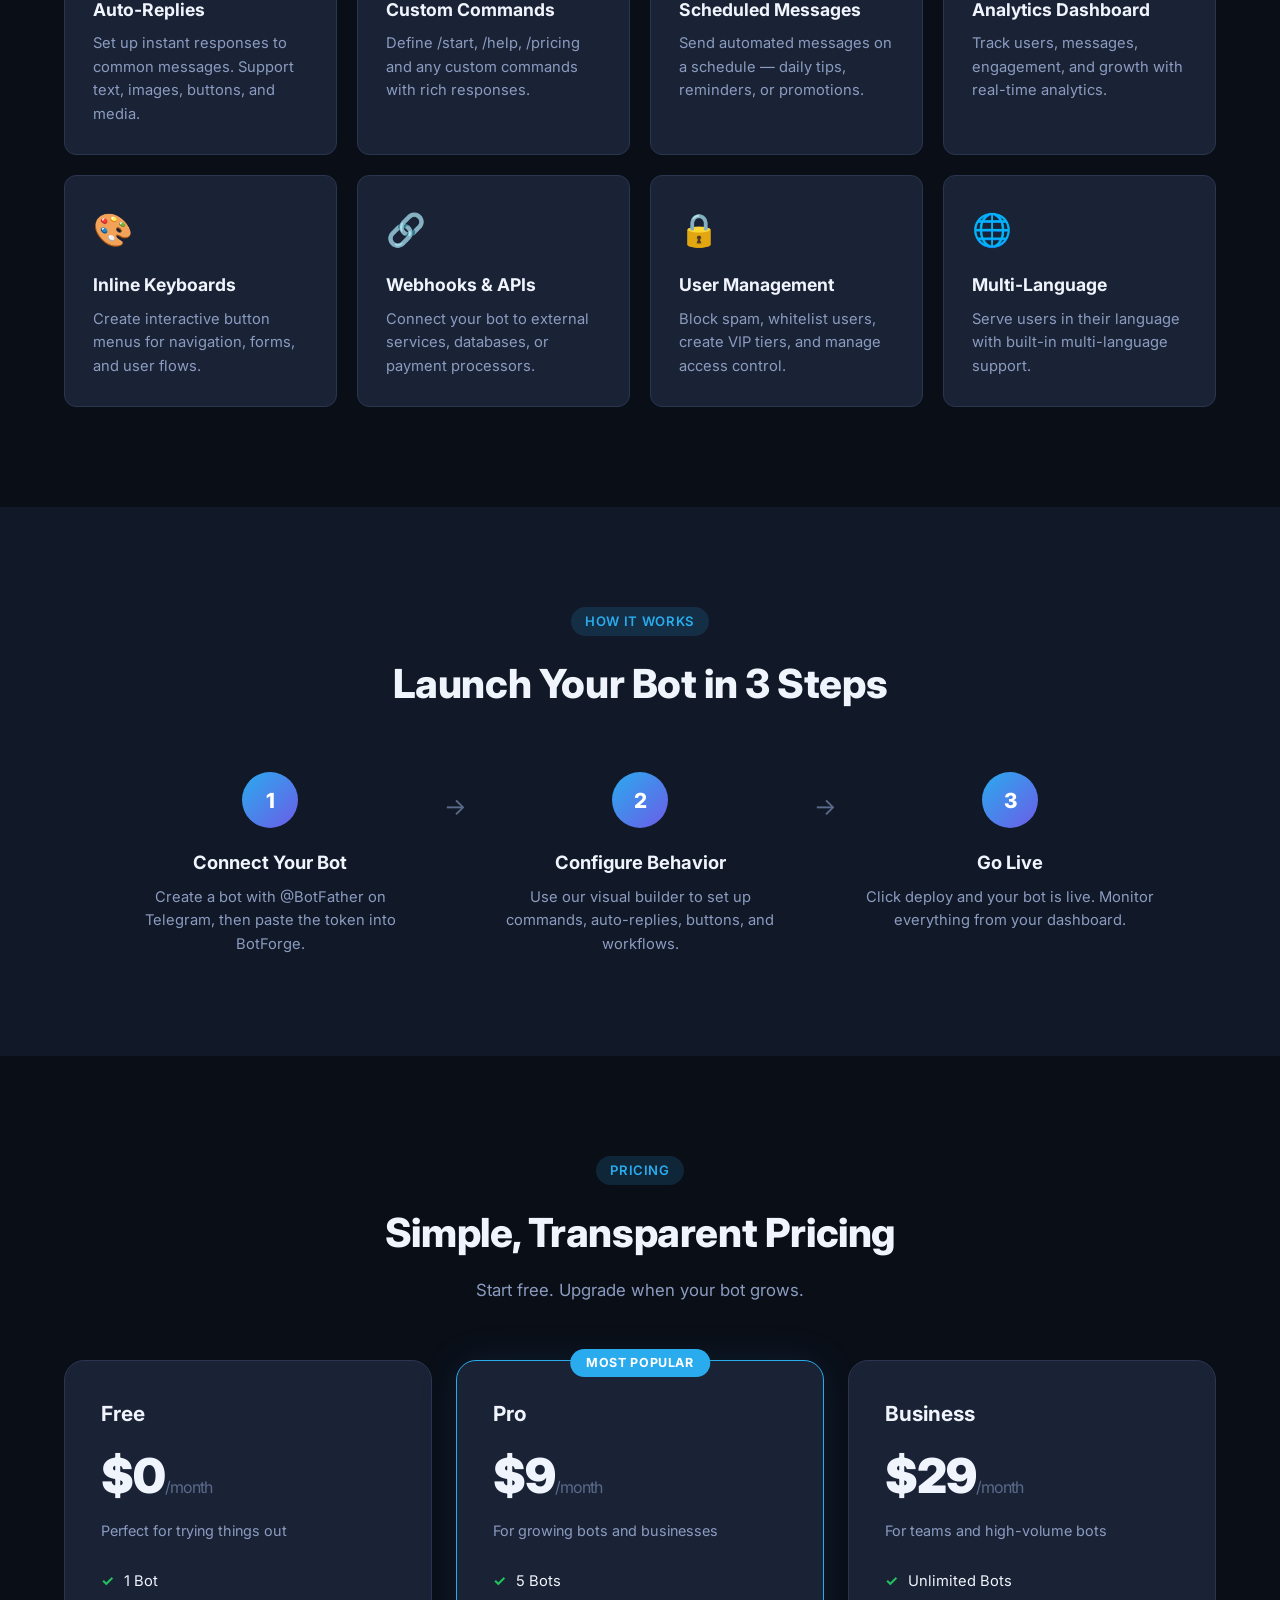
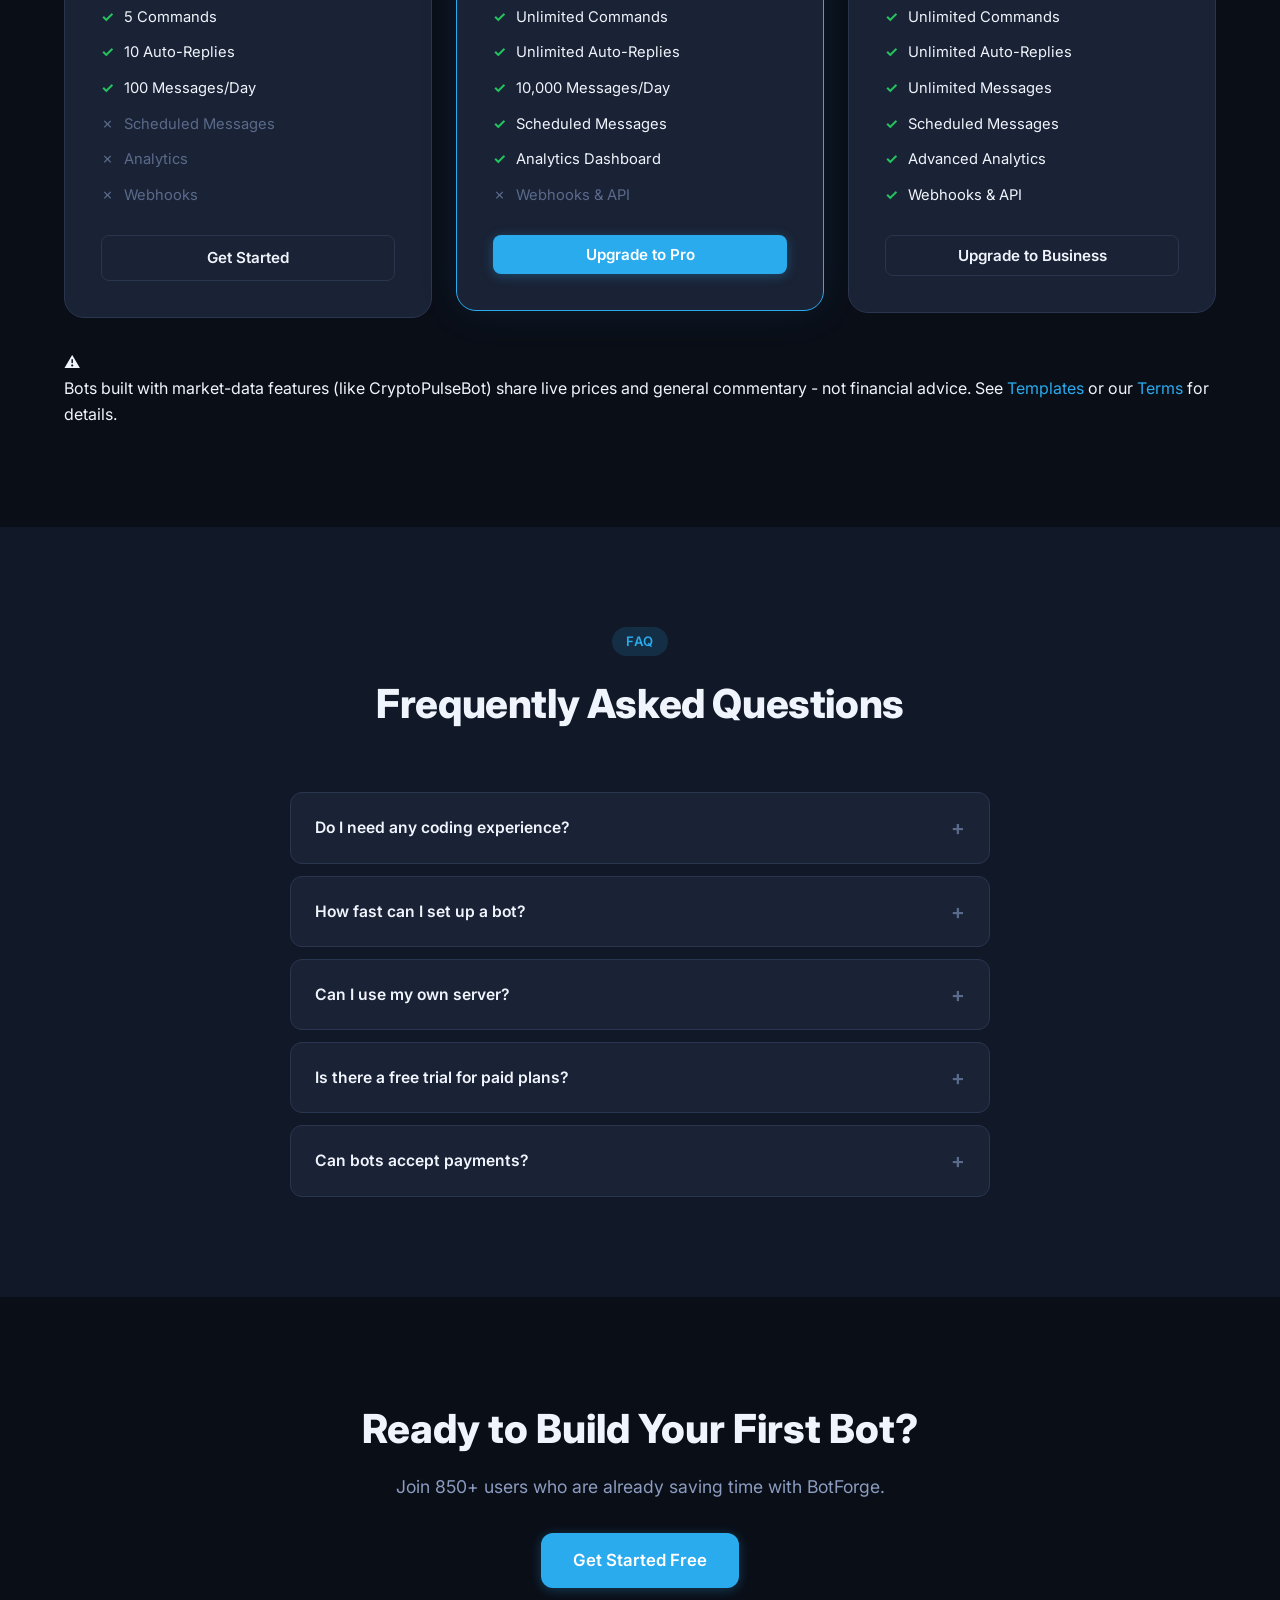
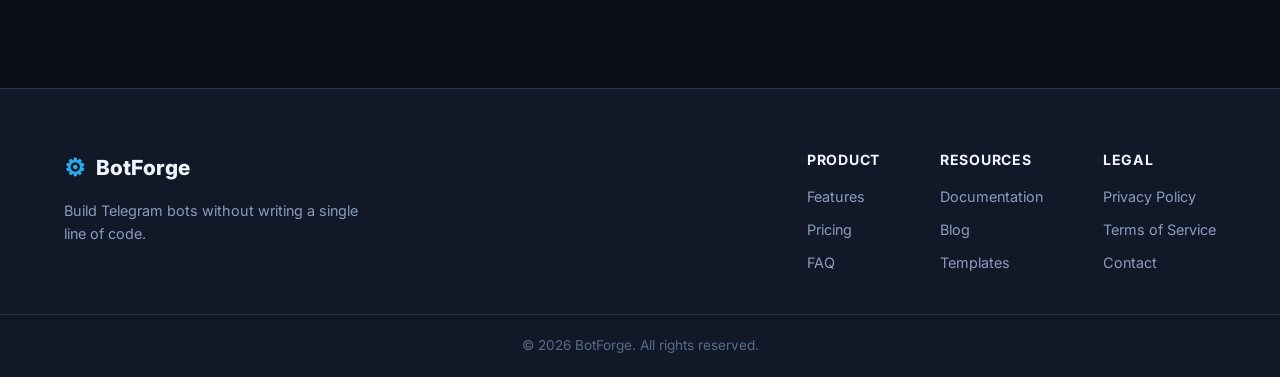
==== commit d8b0ee44: "new writes" ====
--- a/index.html
+++ b/index.html
@@ -21,6 +21,7 @@
                 <a href="#how-it-works">How It Works</a>
                 <a href="#pricing">Pricing</a>
                 <a href="#faq">FAQ</a>
+                <a href="docs.html">Docs</a>
                 <a href="pages/login.html" class="btn btn-ghost">Log In</a>
                 <a href="pages/signup.html" class="btn btn-primary">Start Free</a>
             </div>
@@ -223,6 +224,12 @@
                     <button class="btn btn-outline btn-block" id="business-btn" onclick="handleUpgrade('business')">Upgrade to Business</button>
                 </div>
             </div>
+            <div style="margin-top: 32px;">
+                <div class="disclaimer-banner">
+                    <span class="disclaimer-icon">&#9888;&#65039;</span>
+                    <p>Bots built with market-data features (like CryptoPulseBot) share live prices and general commentary - not financial advice. See <a href="templates.html">Templates</a> or our <a href="terms.html">Terms</a> for details.</p>
+                </div>
+            </div>
         </div>
     </section>
 
@@ -286,15 +293,15 @@
                 </div>
                 <div class="footer-col">
                     <h4>Resources</h4>
-                    <a href="#">Documentation</a>
-                    <a href="#">Blog</a>
-                    <a href="#">Templates</a>
+                    <a href="docs.html">Documentation</a>
+                    <a href="blog.html">Blog</a>
+                    <a href="templates.html">Templates</a>
                 </div>
                 <div class="footer-col">
                     <h4>Legal</h4>
-                    <a href="#">Privacy Policy</a>
-                    <a href="#">Terms of Service</a>
-                    <a href="#">Contact</a>
+                    <a href="privacy.html">Privacy Policy</a>
+                    <a href="terms.html">Terms of Service</a>
+                    <a href="contact.html">Contact</a>
                 </div>
             </div>
         </div>
@@ -314,17 +321,7 @@
                 window.location.href = 'pages/signup.html?plan=' + plan;
                 return;
             }
-            try {
-                const btn = document.getElementById(plan + '-btn');
-                btn.textContent = 'Redirecting to checkout...';
-                btn.disabled = true;
-                await api.upgradeTo(plan);
-            } catch (err) {
-                alert(err.message || 'Failed to start checkout. Make sure Stripe is configured.');
-                const btn = document.getElementById(plan + '-btn');
-                btn.textContent = plan === 'pro' ? 'Upgrade to Pro' : 'Upgrade to Business';
-                btn.disabled = false;
-            }
+            window.location.href = 'pages/upgrade.html?plan=' + plan;
         }
     </script>
 </body>
